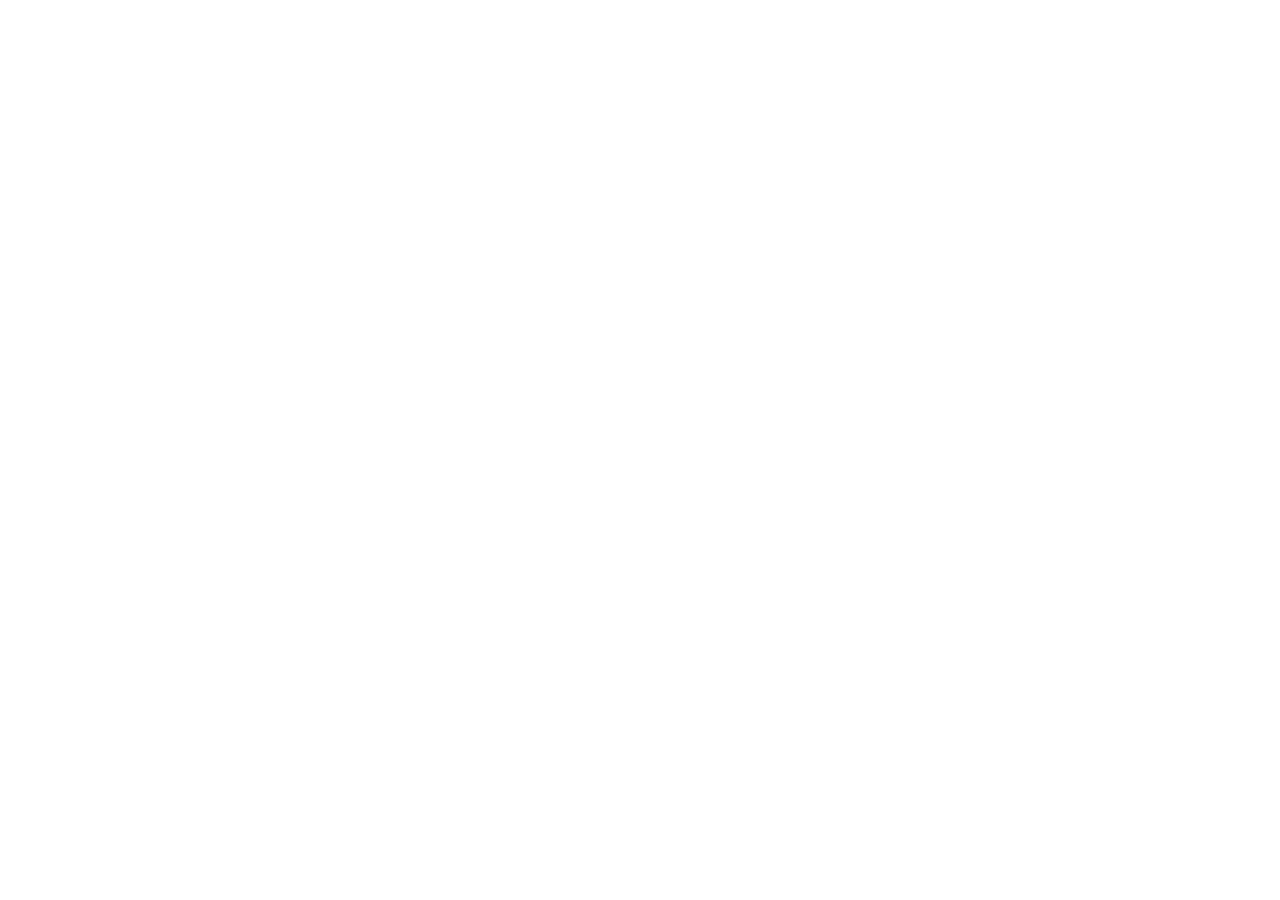
==== index.html @ cca01f22 "add a game" ====
<!DOCTYPE html>
<html lang="en">
<head>
    <meta charset="UTF-8">
    <meta name="viewport" content="width=device-width, initial-scale=1.0">

    <title>Tower Defense</title>

    <!-- Link to your CSS file -->
    <link rel="stylesheet" href="style.css">

    <!-- Link to your JavaScript file -->
    <script src="script.js" defer></script>
</head>

<body>
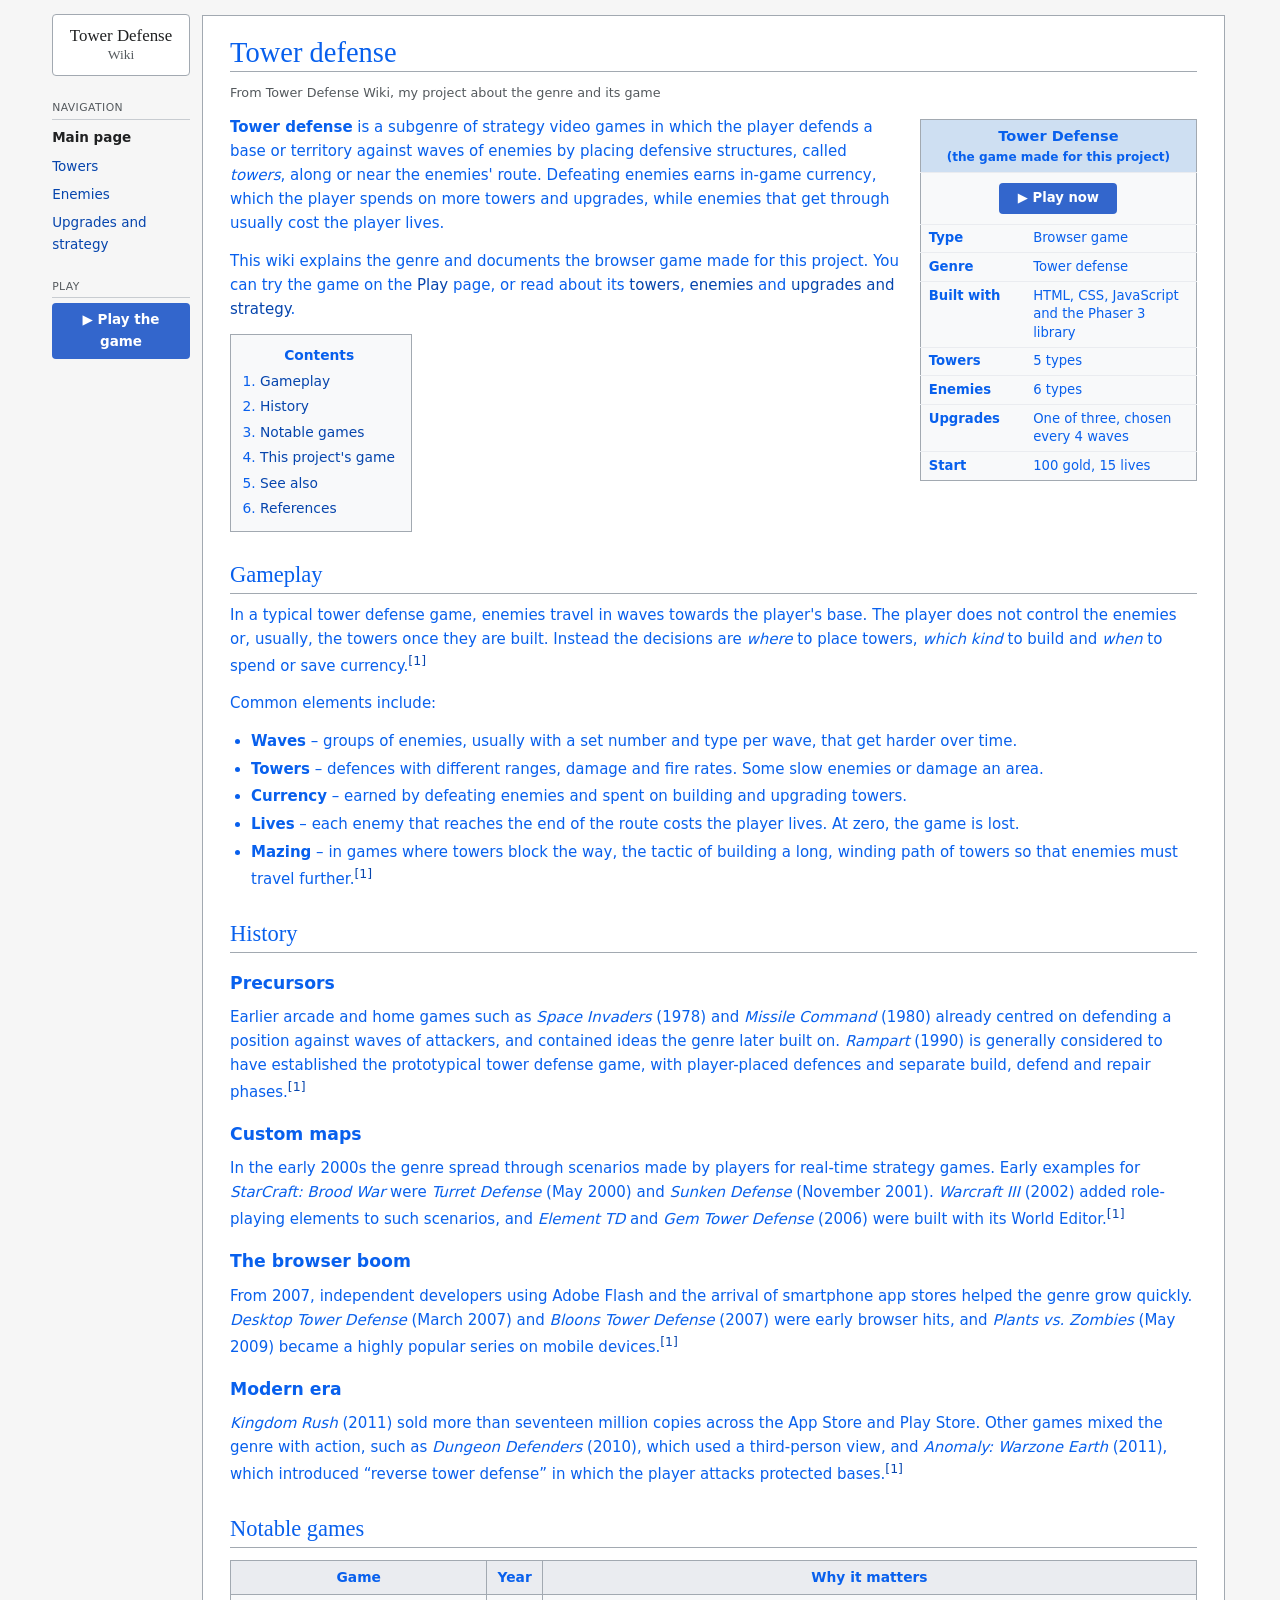
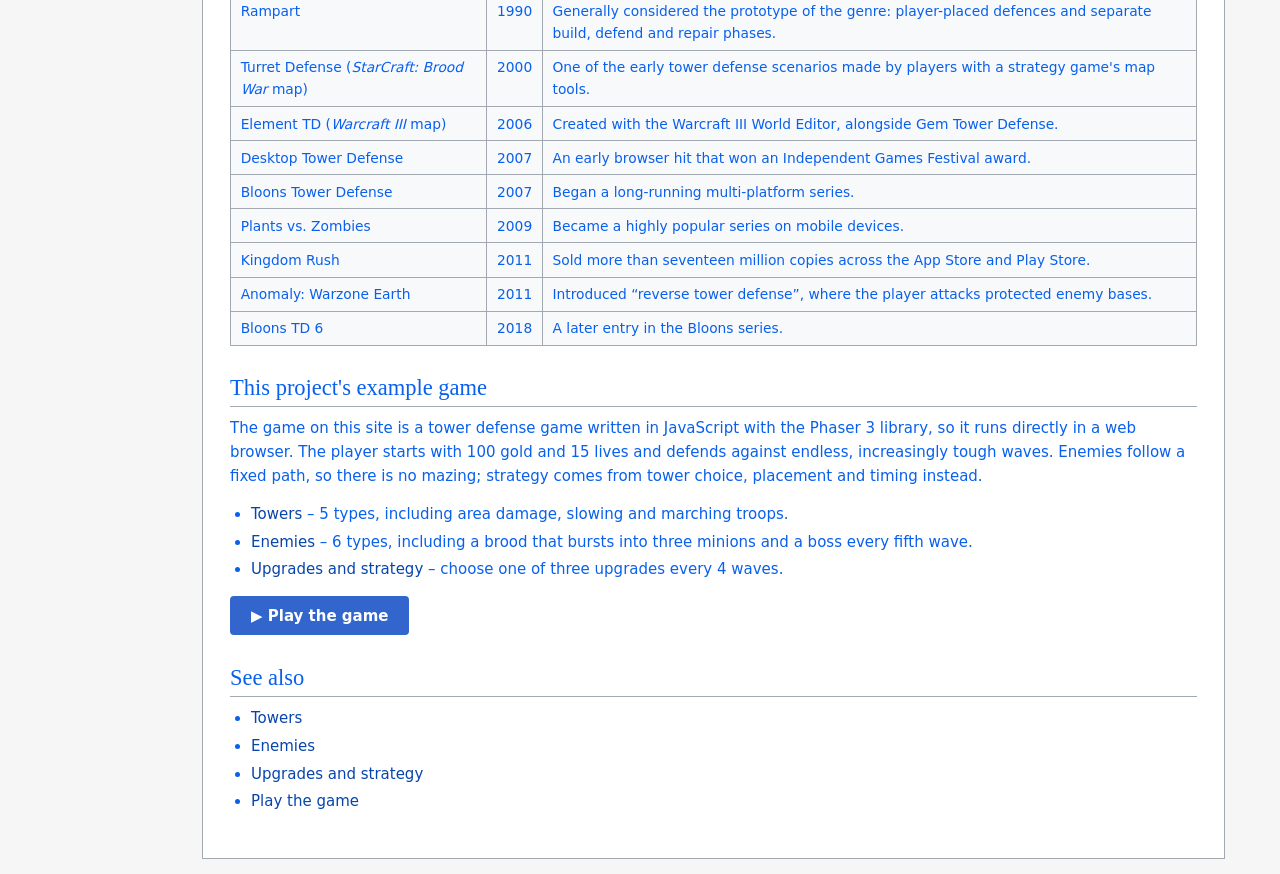
==== commit ea12ced0: "add information" ====
--- a/index.html
+++ b/index.html
@@ -1,18 +1,147 @@
 <!DOCTYPE html>
 <html lang="en">
 <head>
-    <meta charset="UTF-8">
-    <meta name="viewport" content="width=device-width, initial-scale=1.0">
+  <meta charset="UTF-8">
+  <meta name="viewport" content="width=device-width, initial-scale=1.0">
+  <title>Tower defense - Tower Defense Wiki</title>
+  <link rel="stylesheet" href="style.css">
+</head>
+<body>
+<div class="layout">
 
-    <title>Tower Defense</title>
+  <nav class="sidebar">
+    <a class="logo" href="index.html">Tower Defense<span>Wiki</span></a>
+    <div class="portlet">
+      <h3>Navigation</h3>
+      <ul>
+      <li><a href="index.html" class="active">Main page</a></li>
+      <li><a href="towers.html">Towers</a></li>
+      <li><a href="enemies.html">Enemies</a></li>
+      <li><a href="upgrades.html">Upgrades and strategy</a></li>
+      </ul>
+    </div>
+    <div class="portlet">
+      <h3>Play</h3>
+      <a class="play-link" href="play.html">&#9654; Play the game</a>
+    </div>
+  </nav>
 
-    <!-- Link to your CSS file -->
-    <link rel="stylesheet" href="style.css">
+  <main class="content">
 
-    <!-- Link to your JavaScript file -->
-    <script src="script.js" defer></script>
-</head>
+    <h1>Tower defense</h1>
+    <p class="tagline">From Tower Defense Wiki, my project about the genre and its game</p>
 
-<body>
+    <table class="infobox">
+      <caption>Tower Defense<br><small>(the game made for this project)</small></caption>
+      <tr><td colspan="2" class="center"><a class="button" href="play.html">&#9654; Play now</a></td></tr>
+      <tr><th>Type</th><td>Browser game</td></tr>
+      <tr><th>Genre</th><td>Tower defense</td></tr>
+      <tr><th>Built with</th><td>HTML, CSS, JavaScript and the Phaser 3 library</td></tr>
+      <tr><th>Towers</th><td>5 types</td></tr>
+      <tr><th>Enemies</th><td>6 types</td></tr>
+      <tr><th>Upgrades</th><td>One of three, chosen every 4 waves</td></tr>
+      <tr><th>Start</th><td>100 gold, 15 lives</td></tr>
+    </table>
+
+    <p><b>Tower defense</b> is a subgenre of strategy video games in which the player defends a base or
+    territory against waves of enemies by placing defensive structures, called <em>towers</em>, along or near the
+    enemies' route. Defeating enemies earns in-game currency, which the player spends on more towers and upgrades,
+    while enemies that get through usually cost the player lives.</p>
+
+    <p>This wiki explains the genre and documents the browser game made for this project. You can try the game on the
+    <a href="play.html">Play</a> page, or read about its <a href="towers.html">towers</a>,
+    <a href="enemies.html">enemies</a> and <a href="upgrades.html">upgrades and strategy</a>.</p>
+
+    <div class="toc"><strong>Contents</strong>
+<ol>
+<li><a href="#gameplay">Gameplay</a></li>
+<li><a href="#history">History</a></li>
+<li><a href="#notable">Notable games</a></li>
+<li><a href="#this-game">This project's game</a></li>
+<li><a href="#see-also">See also</a></li>
+<li><a href="#references">References</a></li>
+</ol></div>
+
+    <h2 id="gameplay">Gameplay</h2>
+    <p>In a typical tower defense game, enemies travel in waves towards the player's base. The player does not control
+    the enemies or, usually, the towers once they are built. Instead the decisions are <em>where</em> to place towers,
+    <em>which kind</em> to build and <em>when</em> to spend or save currency.<sup><a href="#ref1">[1]</a></sup></p>
+    <p>Common elements include:</p>
+    <ul>
+      <li><b>Waves</b> &ndash; groups of enemies, usually with a set number and type per wave, that get harder over time.</li>
+      <li><b>Towers</b> &ndash; defences with different ranges, damage and fire rates. Some slow enemies or damage an area.</li>
+      <li><b>Currency</b> &ndash; earned by defeating enemies and spent on building and upgrading towers.</li>
+      <li><b>Lives</b> &ndash; each enemy that reaches the end of the route costs the player lives. At zero, the game is lost.</li>
+      <li><b>Mazing</b> &ndash; in games where towers block the way, the tactic of building a long, winding path of towers
+      so that enemies must travel further.<sup><a href="#ref1">[1]</a></sup></li>
+    </ul>
+
+    <h2 id="history">History</h2>
+    <h3 id="precursors">Precursors</h3>
+    <p>Earlier arcade and home games such as <em>Space Invaders</em> (1978) and <em>Missile Command</em> (1980) already
+    centred on defending a position against waves of attackers, and contained ideas the genre later built on.
+    <em>Rampart</em> (1990) is generally considered to have established the prototypical tower defense game, with
+    player-placed defences and separate build, defend and repair phases.<sup><a href="#ref1">[1]</a></sup></p>
+
+    <h3 id="custom-maps">Custom maps</h3>
+    <p>In the early 2000s the genre spread through scenarios made by players for real-time strategy games. Early
+    examples for <em>StarCraft: Brood War</em> were <em>Turret Defense</em> (May 2000) and <em>Sunken Defense</em>
+    (November 2001). <em>Warcraft III</em> (2002) added role-playing elements to such scenarios, and
+    <em>Element TD</em> and <em>Gem Tower Defense</em> (2006) were built with its World Editor.<sup><a href="#ref1">[1]</a></sup></p>
+
+    <h3 id="browser-boom">The browser boom</h3>
+    <p>From 2007, independent developers using Adobe Flash and the arrival of smartphone app stores helped the genre
+    grow quickly. <em>Desktop Tower Defense</em> (March 2007) and <em>Bloons Tower Defense</em> (2007) were early
+    browser hits, and <em>Plants vs. Zombies</em> (May 2009) became a highly popular series on mobile devices.<sup><a href="#ref1">[1]</a></sup></p>
+
+    <h3 id="modern">Modern era</h3>
+    <p><em>Kingdom Rush</em> (2011) sold more than seventeen million copies across the App Store and Play Store.
+    Other games mixed the genre with action, such as <em>Dungeon Defenders</em> (2010), which used a third-person view,
+    and <em>Anomaly: Warzone Earth</em> (2011), which introduced &ldquo;reverse tower defense&rdquo; in which the player
+    attacks protected bases.<sup><a href="#ref1">[1]</a></sup></p>
+
+    <h2 id="notable">Notable games</h2>
+    <div class="table-wrap"><table class="wikitable">
+<tr><th>Game</th><th>Year</th><th>Why it matters</th></tr>
+<tr><td>Rampart</td><td class="num"><span>1990</span></td><td>Generally considered the prototype of the genre: player-placed defences and separate build, defend and repair phases.</td></tr>
+<tr><td>Turret Defense (<em>StarCraft: Brood War</em> map)</td><td class="num"><span>2000</span></td><td>One of the early tower defense scenarios made by players with a strategy game's map tools.</td></tr>
+<tr><td>Element TD (<em>Warcraft III</em> map)</td><td class="num"><span>2006</span></td><td>Created with the Warcraft III World Editor, alongside Gem Tower Defense.</td></tr>
+<tr><td>Desktop Tower Defense</td><td class="num"><span>2007</span></td><td>An early browser hit that won an Independent Games Festival award.</td></tr>
+<tr><td>Bloons Tower Defense</td><td class="num"><span>2007</span></td><td>Began a long-running multi-platform series.</td></tr>
+<tr><td>Plants vs. Zombies</td><td class="num"><span>2009</span></td><td>Became a highly popular series on mobile devices.</td></tr>
+<tr><td>Kingdom Rush</td><td class="num"><span>2011</span></td><td>Sold more than seventeen million copies across the App Store and Play Store.</td></tr>
+<tr><td>Anomaly: Warzone Earth</td><td class="num"><span>2011</span></td><td>Introduced &ldquo;reverse tower defense&rdquo;, where the player attacks protected enemy bases.</td></tr>
+<tr><td>Bloons TD 6</td><td class="num"><span>2018</span></td><td>A later entry in the Bloons series.</td></tr>
+</table></div>
+
+    <h2 id="this-game">This project's example game</h2>
+    <p>The game on this site is a tower defense game written in JavaScript with the Phaser 3 library, so it runs
+    directly in a web browser. The player starts with 100 gold and 15 lives and defends against endless,
+    increasingly tough waves. Enemies follow a fixed path, so there is no mazing; strategy comes from tower choice,
+    placement and timing instead.</p>
+    <ul>
+      <li><a href="towers.html">Towers</a> &ndash; 5 types, including area damage, slowing and marching troops.</li>
+      <li><a href="enemies.html">Enemies</a> &ndash; 6 types, including a brood that bursts into three minions and a boss every fifth wave.</li>
+      <li><a href="upgrades.html">Upgrades and strategy</a> &ndash; choose one of three upgrades every 4 waves.</li>
+    </ul>
+    <p><a class="button" href="play.html">&#9654; Play the game</a></p>
+
+    <h2 id="see-also">See also</h2>
+    <ul>
+      <li><a href="towers.html">Towers</a></li>
+      <li><a href="enemies.html">Enemies</a></li>
+      <li><a href="upgrades.html">Upgrades and strategy</a></li>
+      <li><a href="play.html">Play the game</a></li>
+    </ul>
+
+
+  </main>
+
+</div>
+
+</body>
+</html>
 
     
+    
+    
--- a/style.css
+++ b/style.css
@@ -0,0 +1,218 @@
+   /* ===== Tower Defense Wiki - one stylesheet shared by every page ===== */
+
+* { box-sizing: border-box; }
+
+body {
+  margin: 0;
+  background: #f6f6f6;
+  color: #0860ed;
+  font-family: system-ui, -apple-system, "Segoe UI", Roboto, Arial, sans-serif;
+  font-size: 15px;
+  line-height: 1.6;
+}
+
+a { color: #0645ad; text-decoration: none; }
+a:hover { text-decoration: underline; }
+a:visited { color: #0b0080; }
+
+/* ----- Page layout: sidebar on the left, article on the right ----- */
+.layout {
+  display: flex;
+  max-width: 1200px;
+  margin: 0 auto;
+  min-height: 100vh;
+}
+
+.sidebar {
+  width: 12em;
+  flex-shrink: 0;
+  padding: 1em 0.9em;
+  font-size: 0.9em;
+}
+
+.logo {
+  display: block;
+  margin-bottom: 1.4em;
+  padding: 0.7em 0.5em;
+  text-align: center;
+  line-height: 1.2;
+  font-family: Georgia, "Times New Roman", serif;
+  font-size: 1.25em;
+  color: #202122 !important;
+  background: #fff;
+  border: 1px solid #a2a9b1;
+  border-radius: 4px;
+}
+.logo span { display: block; font-size: 0.8em; color: #54595d; }
+.logo:hover { text-decoration: none; }
+
+.portlet { margin-bottom: 1.4em; }
+.portlet h3 {
+  margin: 0 0 0.4em;
+  padding-bottom: 0.2em;
+  font-size: 0.8em;
+  font-weight: normal;
+  color: #54595d;
+  text-transform: uppercase;
+  letter-spacing: 0.04em;
+  border-bottom: 1px solid #c8ccd1;
+}
+.portlet ul { margin: 0; padding: 0; list-style: none; }
+.portlet li { margin: 0; padding: 0.25em 0; }
+.portlet a.active { color: #202122; font-weight: bold; }
+
+.play-link {
+  display: block;
+  padding: 0.5em 0.6em;
+  text-align: center;
+  font-weight: bold;
+  color: #fff !important;
+  background: #36c;
+  border-radius: 4px;
+}
+.play-link:hover { background: #447ff5; text-decoration: none; }
+
+/* ----- The article ----- */
+.content {
+  flex: 1;
+  min-width: 0;
+  margin: 1em 1em 1em 0;
+  padding: 1.2em 1.8em 2em;
+  background: #fff;
+  border: 1px solid #a2a9b1;
+}
+
+.content h1,
+.content h2 {
+  font-family: "Linux Libertine", Georgia, "Times New Roman", serif;
+  font-weight: normal;
+  border-bottom: 1px solid #a2a9b1;
+  margin: 0.6em 0 0.4em;
+}
+.content h1 { font-size: 1.9em; margin-top: 0; line-height: 1.3; }
+.content h2 { font-size: 1.5em; margin-top: 1.1em; }
+.content h3 { font-size: 1.15em; margin: 1em 0 0.3em; }
+
+.tagline { margin: -0.2em 0 1em; color: #54595d; font-size: 0.85em; }
+.content p { margin: 0.5em 0 0.9em; }
+.content ul, .content ol { margin: 0.3em 0 1em 1.4em; padding: 0; }
+.content li { margin-bottom: 0.25em; }
+
+.hatnote { margin: 0 0 1em 1.6em; font-style: italic; font-size: 0.92em; }
+
+/* ----- Infobox (floats on the right, like an encyclopedia) ----- */
+.infobox {
+  float: right;
+  clear: right;
+  width: 21em;
+  margin: 0.3em 0 1em 1.5em;
+  border: 1px solid #a2a9b1;
+  background: #f8f9fa;
+  border-collapse: collapse;
+  font-size: 0.88em;
+  line-height: 1.4;
+}
+.infobox caption {
+  padding: 0.4em;
+  font-size: 1.1em;
+  font-weight: bold;
+  text-align: center;
+  background: #cedff2;
+  border: 1px solid #a2a9b1;
+  border-bottom: 0;
+}
+.infobox th, .infobox td {
+  padding: 0.35em 0.6em;
+  vertical-align: top;
+  border-top: 1px solid #eaecf0;
+}
+.infobox th { width: 38%; text-align: left; }
+.infobox .center { text-align: center; padding: 0.7em; }
+
+/* ----- Contents box ----- */
+.toc {
+  display: table;
+  margin: 0.8em 0 1.2em;
+  padding: 0.6em 1.2em 0.6em 0.9em;
+  border: 1px solid #a2a9b1;
+  background: #f8f9fa;
+  font-size: 0.92em;
+}
+.toc strong { display: block; text-align: center; margin-bottom: 0.3em; }
+.toc ol { margin: 0 0 0 1.2em; }
+
+/* ----- Tables ----- */
+.table-wrap { overflow-x: auto; margin: 0.8em 0 1.2em; }
+table.wikitable {
+  border-collapse: collapse;
+  background: #f8f9fa;
+  font-size: 0.92em;
+}
+table.wikitable th, table.wikitable td {
+  padding: 0.4em 0.7em;
+  border: 1px solid #a2a9b1;
+  vertical-align: top;
+}
+table.wikitable th { background: #eaecf0; text-align: center; }
+table.wikitable td.num { text-align: center; }
+.swatch {
+  display: inline-block;
+  width: 0.9em;
+  height: 0.9em;
+  margin-right: 0.4em;
+  vertical-align: -0.1em;
+  border: 1px solid #000;
+}
+
+/* ----- Call-out boxes ----- */
+.notice {
+  clear: both;
+  margin: 1em 0;
+  padding: 0.7em 1em;
+  border: 1px solid #a2a9b1;
+  border-left: 6px solid #36c;
+  background: #f8f9fa;
+}
+.notice.tip { border-left-color: #14866d; }
+
+.button {
+  display: inline-block;
+  padding: 0.5em 1.4em;
+  font-weight: bold;
+  color: #fff !important;
+  background: #36c;
+  border-radius: 4px;
+}
+.button:hover { background: #447ff5; text-decoration: none; }
+
+.references { font-size: 0.92em; }
+
+/* ----- The game itself (Play page) ----- */
+#game {
+  width: 100%;
+  max-width: 960px;
+  aspect-ratio: 960 / 660;   /* same shape as the game, so it never stretches */
+  margin: 1em auto;
+  background: #12151c;
+  border: 2px solid #202122;
+}
+
+.footer {
+  max-width: 1200px;
+  margin: 0 auto;
+  padding: 0 1em 2em 13.5em;
+  font-size: 0.8em;
+  color: #54595d;
+}
+
+/* ----- Phones and narrow windows ----- */
+@media (max-width: 800px) {
+  .layout { flex-direction: column; }
+  .sidebar { width: auto; padding-bottom: 0; }
+  .logo { margin-bottom: 0.8em; }
+  .portlet { margin-bottom: 0.8em; }
+  .portlet ul { display: flex; flex-wrap: wrap; gap: 0.2em 1em; }
+  .content { margin: 0.5em; padding: 1em; }
+  .infobox { float: none; width: 100%; margin: 0.5em 0 1em; }
+  .footer { padding-left: 1em; }
+}
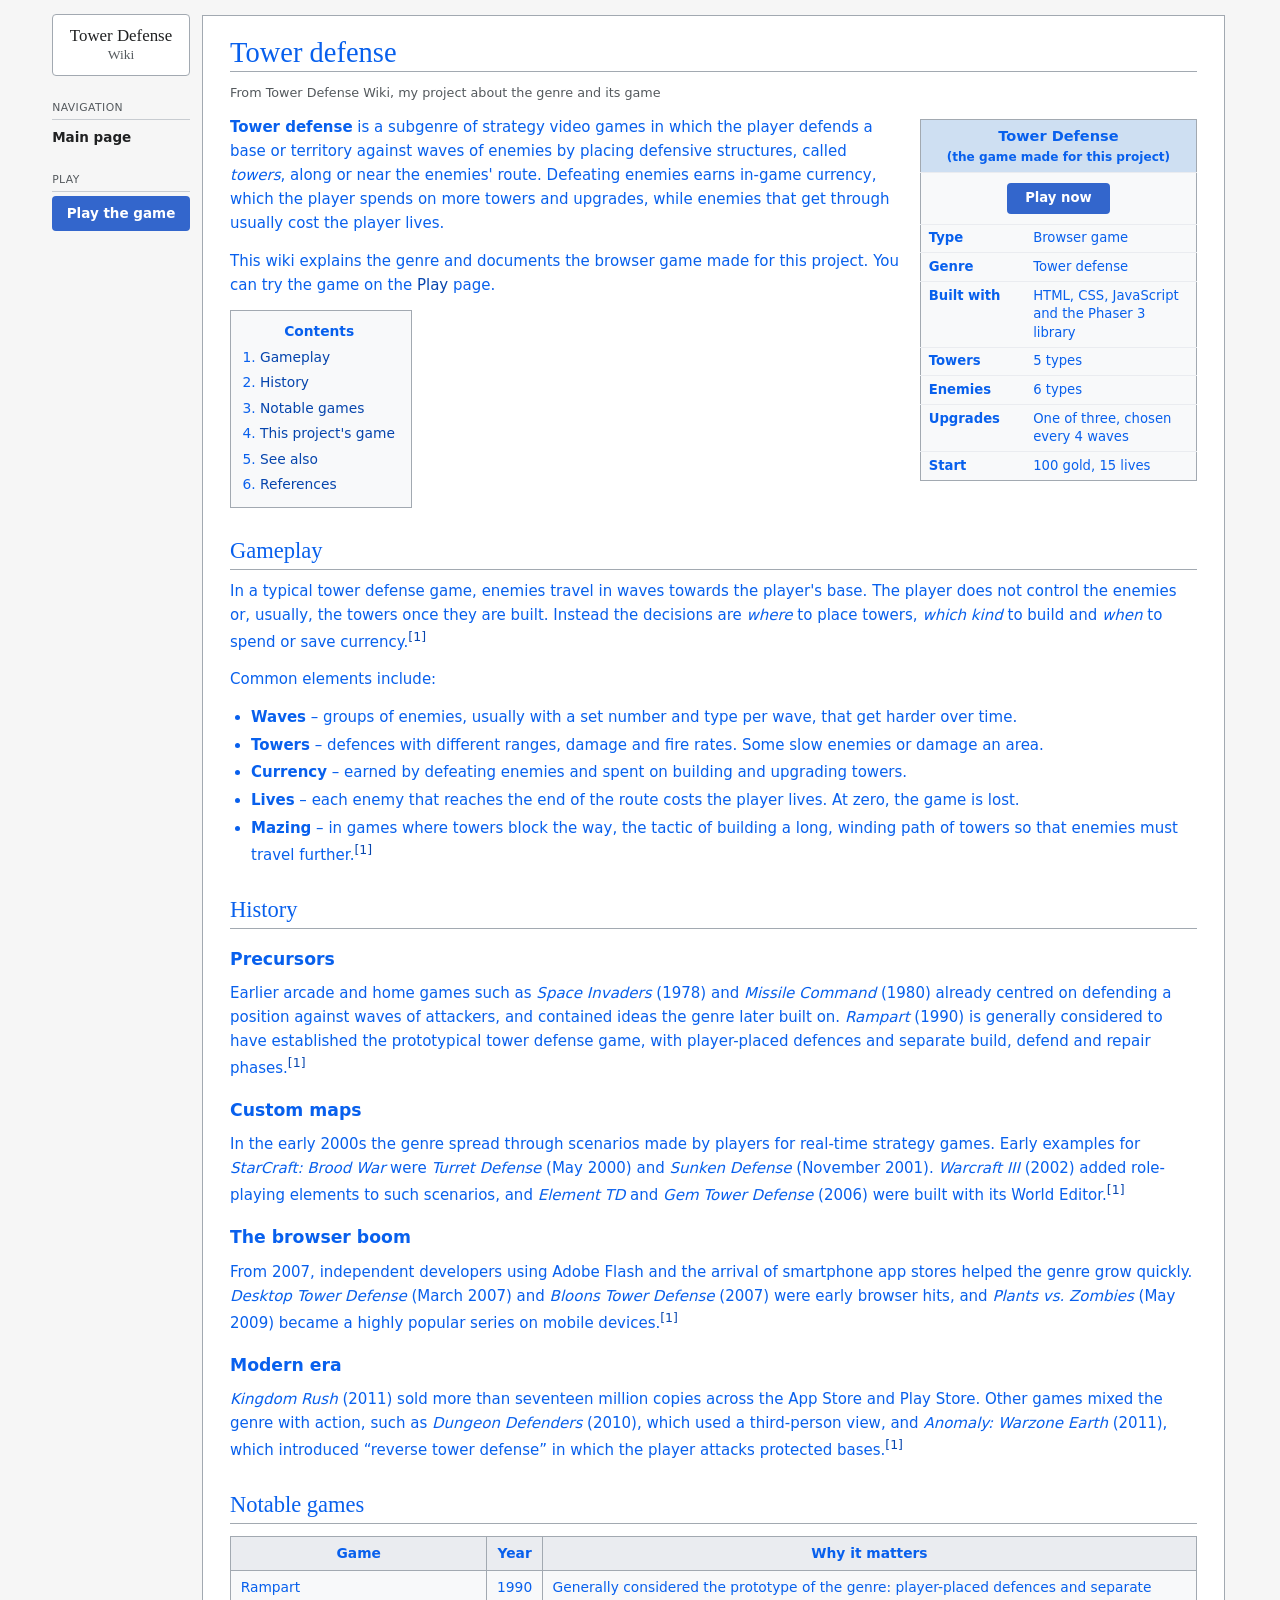
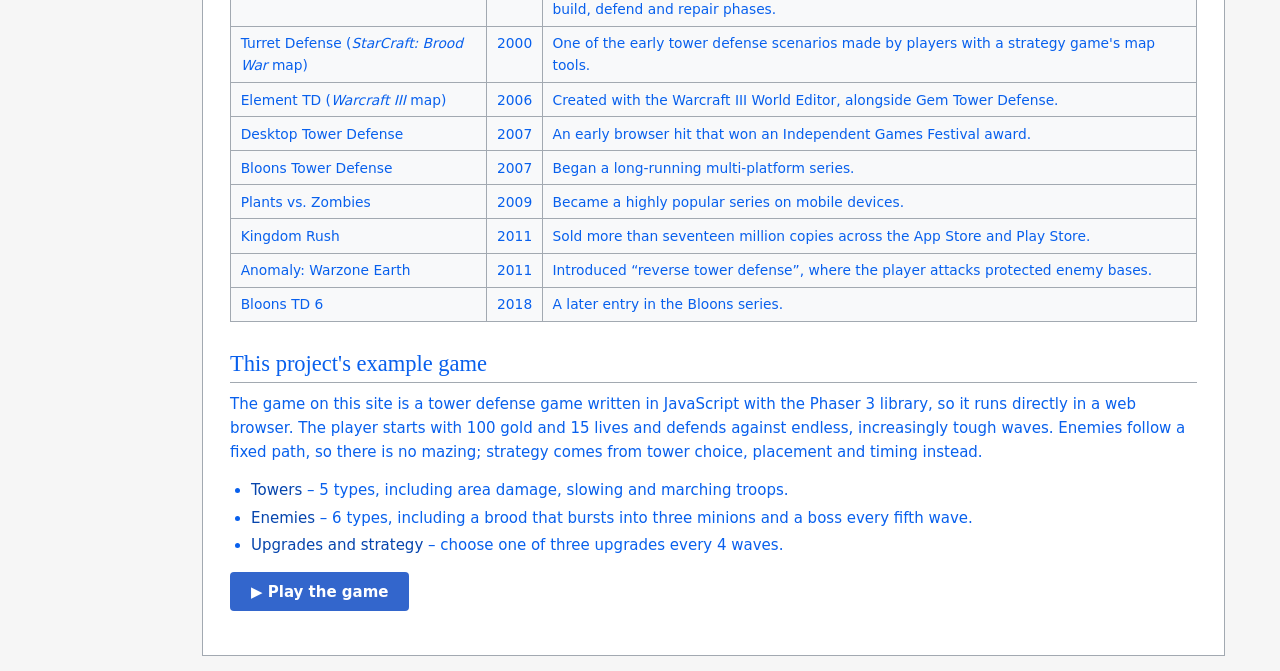
==== commit be0f1048: "refactor game navigation and enhance gameplay experience" ====
--- a/index.html
+++ b/index.html
@@ -15,14 +15,11 @@
       <h3>Navigation</h3>
       <ul>
       <li><a href="index.html" class="active">Main page</a></li>
-      <li><a href="towers.html">Towers</a></li>
-      <li><a href="enemies.html">Enemies</a></li>
-      <li><a href="upgrades.html">Upgrades and strategy</a></li>
       </ul>
     </div>
     <div class="portlet">
       <h3>Play</h3>
-      <a class="play-link" href="play.html">&#9654; Play the game</a>
+      <a class="play-link" href="play.html">Play the game</a>
     </div>
   </nav>
 
@@ -33,7 +30,7 @@
 
     <table class="infobox">
       <caption>Tower Defense<br><small>(the game made for this project)</small></caption>
-      <tr><td colspan="2" class="center"><a class="button" href="play.html">&#9654; Play now</a></td></tr>
+      <tr><td colspan="2" class="center"><a class="button" href="play.html">Play now</a></td></tr>
       <tr><th>Type</th><td>Browser game</td></tr>
       <tr><th>Genre</th><td>Tower defense</td></tr>
       <tr><th>Built with</th><td>HTML, CSS, JavaScript and the Phaser 3 library</td></tr>
@@ -49,8 +46,8 @@
     while enemies that get through usually cost the player lives.</p>
 
     <p>This wiki explains the genre and documents the browser game made for this project. You can try the game on the
-    <a href="play.html">Play</a> page, or read about its <a href="towers.html">towers</a>,
-    <a href="enemies.html">enemies</a> and <a href="upgrades.html">upgrades and strategy</a>.</p>
+    <a href="play.html">Play</a> page.
+   
 
     <div class="toc"><strong>Contents</strong>
 <ol>
@@ -126,13 +123,6 @@
     </ul>
     <p><a class="button" href="play.html">&#9654; Play the game</a></p>
 
-    <h2 id="see-also">See also</h2>
-    <ul>
-      <li><a href="towers.html">Towers</a></li>
-      <li><a href="enemies.html">Enemies</a></li>
-      <li><a href="upgrades.html">Upgrades and strategy</a></li>
-      <li><a href="play.html">Play the game</a></li>
-    </ul>
 
 
   </main>
@@ -142,6 +132,8 @@
 </body>
 </html>
 
+
+
     
     
     
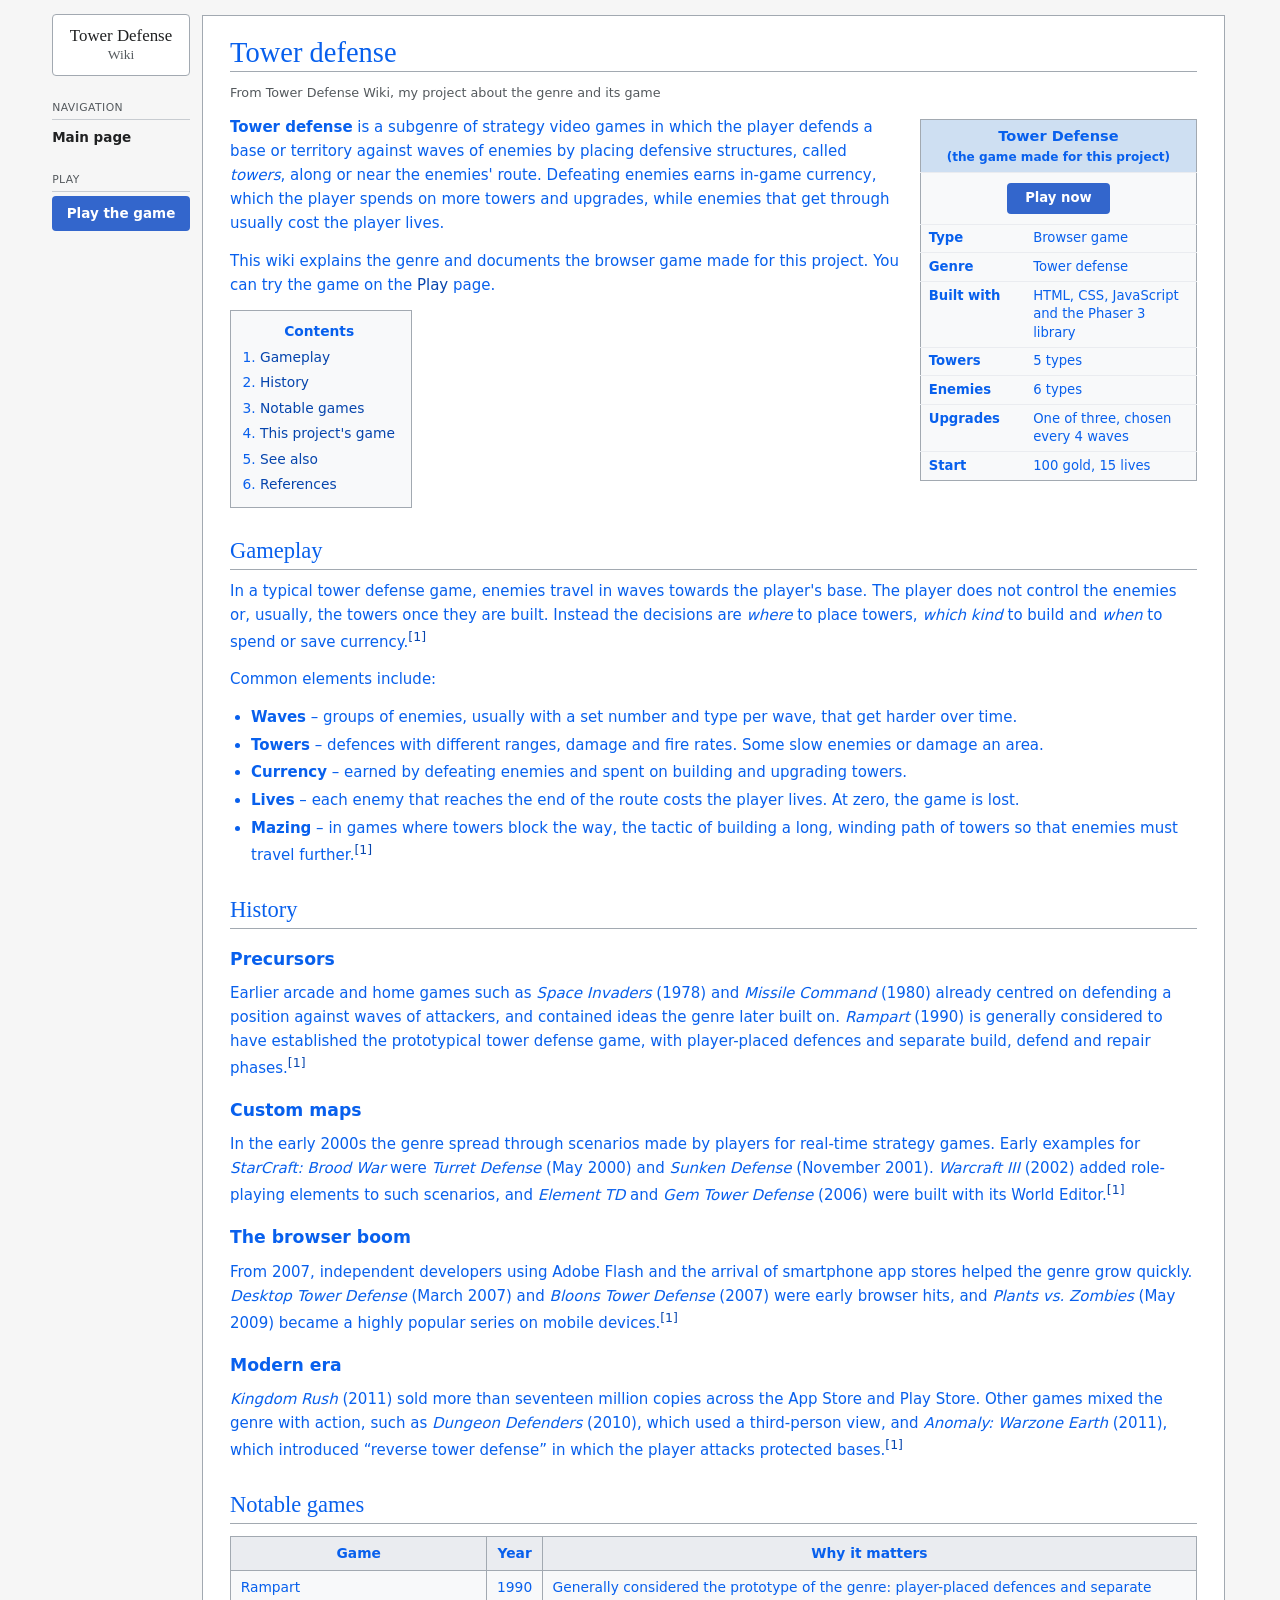
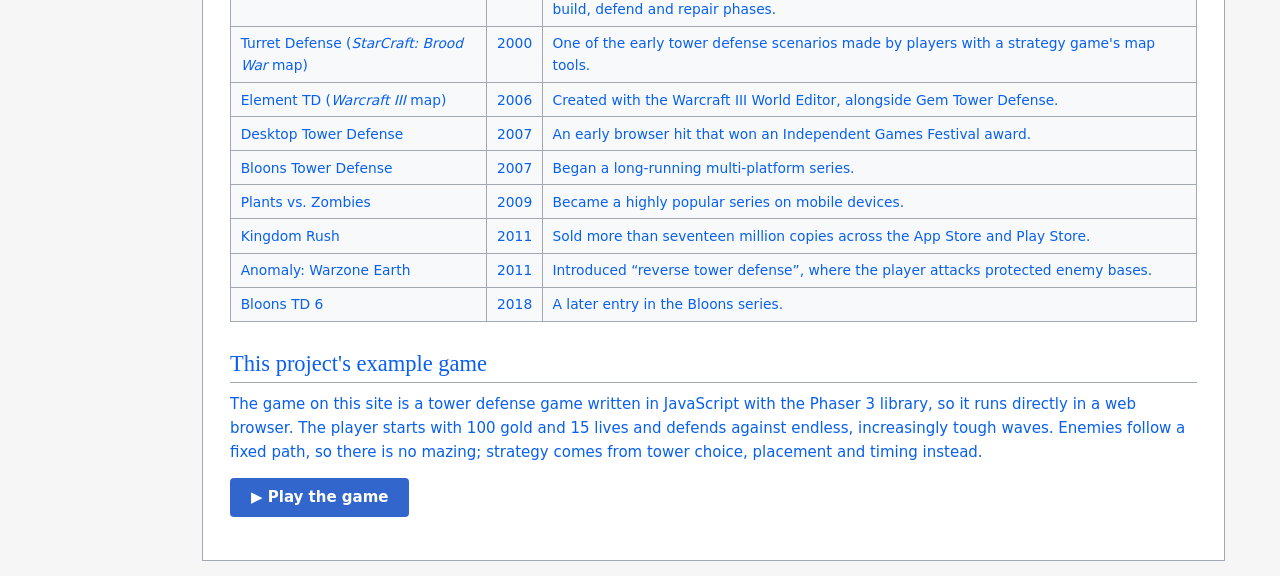
==== commit bc90a383: "added the comments" ====
--- a/index.html
+++ b/index.html
@@ -1,36 +1,75 @@
+
 <!DOCTYPE html>
+
+<!-- The html element contains the entire webpage -->
 <html lang="en">
+
 <head>
+  <!-- Sets the character encoding so special characters display correctly -->
   <meta charset="UTF-8">
+
+  <!-- Helps the website fit different screen sizes, including mobile phones -->
   <meta name="viewport" content="width=device-width, initial-scale=1.0">
+
+  <!-- Sets the title displayed in the browser tab -->
   <title>Tower defense - Tower Defense Wiki</title>
+
+  <!-- Connects this HTML page to the CSS file that controls its appearance -->
   <link rel="stylesheet" href="style.css">
 </head>
+
 <body>
+
+<!-- Main container that groups the sidebar and page content -->
 <div class="layout">
 
+  <!-- SIDEBAR: contains the logo and navigation links -->
   <nav class="sidebar">
+
+    <!-- Website logo; clicking it takes the visitor to the main page -->
     <a class="logo" href="index.html">Tower Defense<span>Wiki</span></a>
+
+    <!-- Navigation menu -->
     <div class="portlet">
       <h3>Navigation</h3>
       <ul>
-      <li><a href="index.html" class="active">Main page</a></li>
+        <!-- Link to the main page; active identifies the current page for CSS styling -->
+        <li><a href="index.html" class="active">Main page</a></li>
       </ul>
     </div>
+
+    <!-- Section containing the link to play the game -->
     <div class="portlet">
       <h3>Play</h3>
       <a class="play-link" href="play.html">Play the game</a>
     </div>
+
   </nav>
 
+  <!-- MAIN CONTENT: contains the information displayed on the page -->
   <main class="content">
 
+    <!-- Main heading of the webpage -->
     <h1>Tower defense</h1>
+
+    <!-- Short description displayed below the main heading -->
     <p class="tagline">From Tower Defense Wiki, my project about the genre and its game</p>
 
+    <!-- INFOBOX: a table containing basic information about the game -->
     <table class="infobox">
+
+      <!-- Caption gives the table a title; br starts a new line and small makes the subtitle smaller -->
       <caption>Tower Defense<br><small>(the game made for this project)</small></caption>
-      <tr><td colspan="2" class="center"><a class="button" href="play.html">Play now</a></td></tr>
+
+      <!-- colspan="2" makes this cell span two columns -->
+      <tr>
+        <td colspan="2" class="center">
+          <!-- Link styled like a button using the CSS class button -->
+          <a class="button" href="play.html">Play now</a>
+        </td>
+      </tr>
+
+      <!-- Each tr creates a table row; th is a heading cell and td is a data cell -->
       <tr><th>Type</th><td>Browser game</td></tr>
       <tr><th>Genre</th><td>Tower defense</td></tr>
       <tr><th>Built with</th><td>HTML, CSS, JavaScript and the Phaser 3 library</td></tr>
@@ -38,92 +77,118 @@
       <tr><th>Enemies</th><td>6 types</td></tr>
       <tr><th>Upgrades</th><td>One of three, chosen every 4 waves</td></tr>
       <tr><th>Start</th><td>100 gold, 15 lives</td></tr>
+
     </table>
 
+    <!-- INTRODUCTION: explains what the tower defense genre is -->
     <p><b>Tower defense</b> is a subgenre of strategy video games in which the player defends a base or
     territory against waves of enemies by placing defensive structures, called <em>towers</em>, along or near the
     enemies' route. Defeating enemies earns in-game currency, which the player spends on more towers and upgrades,
     while enemies that get through usually cost the player lives.</p>
 
+    <!-- Introduces the purpose of this wiki and links to the game page -->
     <p>This wiki explains the genre and documents the browser game made for this project. You can try the game on the
-    <a href="play.html">Play</a> page.
-   
-
-    <div class="toc"><strong>Contents</strong>
-<ol>
-<li><a href="#gameplay">Gameplay</a></li>
-<li><a href="#history">History</a></li>
-<li><a href="#notable">Notable games</a></li>
-<li><a href="#this-game">This project's game</a></li>
-<li><a href="#see-also">See also</a></li>
-<li><a href="#references">References</a></li>
-</ol></div>
-
+    <a href="play.html">Play</a> page.</p>
+
+    <!-- TABLE OF CONTENTS: links to sections further down this page -->
+    <div class="toc">
+      <strong>Contents</strong>
+
+      <!-- An ordered list automatically numbers the contents -->
+      <ol>
+        <!-- Each href beginning with # links to an element with the matching id -->
+        <li><a href="#gameplay">Gameplay</a></li>
+        <li><a href="#history">History</a></li>
+        <li><a href="#notable">Notable games</a></li>
+        <li><a href="#this-game">This project's game</a></li>
+        <li><a href="#see-also">See also</a></li>
+        <li><a href="#references">References</a></li>
+      </ol>
+    </div>
+
+    <!-- GAMEPLAY SECTION: explains the basic rules of tower defense games -->
     <h2 id="gameplay">Gameplay</h2>
+
     <p>In a typical tower defense game, enemies travel in waves towards the player's base. The player does not control
     the enemies or, usually, the towers once they are built. Instead the decisions are <em>where</em> to place towers,
     <em>which kind</em> to build and <em>when</em> to spend or save currency.<sup><a href="#ref1">[1]</a></sup></p>
+
+    <!-- Unordered list of common tower defense mechanics -->
     <p>Common elements include:</p>
     <ul>
-      <li><b>Waves</b> &ndash; groups of enemies, usually with a set number and type per wave, that get harder over time.</li>
-      <li><b>Towers</b> &ndash; defences with different ranges, damage and fire rates. Some slow enemies or damage an area.</li>
-      <li><b>Currency</b> &ndash; earned by defeating enemies and spent on building and upgrading towers.</li>
-      <li><b>Lives</b> &ndash; each enemy that reaches the end of the route costs the player lives. At zero, the game is lost.</li>
-      <li><b>Mazing</b> &ndash; in games where towers block the way, the tactic of building a long, winding path of towers
+      <li><b>Waves</b> – groups of enemies, usually with a set number and type per wave, that get harder over time.</li>
+      <li><b>Towers</b> – defences with different ranges, damage and fire rates. Some slow enemies or damage an area.</li>
+      <li><b>Currency</b> – earned by defeating enemies and spent on building and upgrading towers.</li>
+      <li><b>Lives</b> – each enemy that reaches the end of the route costs the player lives. At zero, the game is lost.</li>
+      <li><b>Mazing</b> – in games where towers block the way, the tactic of building a long, winding path of towers
       so that enemies must travel further.<sup><a href="#ref1">[1]</a></sup></li>
     </ul>
 
+    <!-- HISTORY SECTION: describes how the genre developed over time -->
     <h2 id="history">History</h2>
+
+    <!-- Subsection about games that influenced the genre -->
     <h3 id="precursors">Precursors</h3>
     <p>Earlier arcade and home games such as <em>Space Invaders</em> (1978) and <em>Missile Command</em> (1980) already
     centred on defending a position against waves of attackers, and contained ideas the genre later built on.
     <em>Rampart</em> (1990) is generally considered to have established the prototypical tower defense game, with
     player-placed defences and separate build, defend and repair phases.<sup><a href="#ref1">[1]</a></sup></p>
 
+    <!-- Subsection about tower defense maps created by players -->
     <h3 id="custom-maps">Custom maps</h3>
     <p>In the early 2000s the genre spread through scenarios made by players for real-time strategy games. Early
     examples for <em>StarCraft: Brood War</em> were <em>Turret Defense</em> (May 2000) and <em>Sunken Defense</em>
     (November 2001). <em>Warcraft III</em> (2002) added role-playing elements to such scenarios, and
     <em>Element TD</em> and <em>Gem Tower Defense</em> (2006) were built with its World Editor.<sup><a href="#ref1">[1]</a></sup></p>
 
+    <!-- Subsection about the popularity of browser-based games -->
     <h3 id="browser-boom">The browser boom</h3>
     <p>From 2007, independent developers using Adobe Flash and the arrival of smartphone app stores helped the genre
     grow quickly. <em>Desktop Tower Defense</em> (March 2007) and <em>Bloons Tower Defense</em> (2007) were early
     browser hits, and <em>Plants vs. Zombies</em> (May 2009) became a highly popular series on mobile devices.<sup><a href="#ref1">[1]</a></sup></p>
 
+    <!-- Subsection about more recent tower defense games -->
     <h3 id="modern">Modern era</h3>
     <p><em>Kingdom Rush</em> (2011) sold more than seventeen million copies across the App Store and Play Store.
     Other games mixed the genre with action, such as <em>Dungeon Defenders</em> (2010), which used a third-person view,
-    and <em>Anomaly: Warzone Earth</em> (2011), which introduced &ldquo;reverse tower defense&rdquo; in which the player
+    and <em>Anomaly: Warzone Earth</em> (2011), which introduced “reverse tower defense” in which the player
     attacks protected bases.<sup><a href="#ref1">[1]</a></sup></p>
 
+    <!-- NOTABLE GAMES SECTION: a table comparing important games -->
     <h2 id="notable">Notable games</h2>
-    <div class="table-wrap"><table class="wikitable">
-<tr><th>Game</th><th>Year</th><th>Why it matters</th></tr>
-<tr><td>Rampart</td><td class="num"><span>1990</span></td><td>Generally considered the prototype of the genre: player-placed defences and separate build, defend and repair phases.</td></tr>
-<tr><td>Turret Defense (<em>StarCraft: Brood War</em> map)</td><td class="num"><span>2000</span></td><td>One of the early tower defense scenarios made by players with a strategy game's map tools.</td></tr>
-<tr><td>Element TD (<em>Warcraft III</em> map)</td><td class="num"><span>2006</span></td><td>Created with the Warcraft III World Editor, alongside Gem Tower Defense.</td></tr>
-<tr><td>Desktop Tower Defense</td><td class="num"><span>2007</span></td><td>An early browser hit that won an Independent Games Festival award.</td></tr>
-<tr><td>Bloons Tower Defense</td><td class="num"><span>2007</span></td><td>Began a long-running multi-platform series.</td></tr>
-<tr><td>Plants vs. Zombies</td><td class="num"><span>2009</span></td><td>Became a highly popular series on mobile devices.</td></tr>
-<tr><td>Kingdom Rush</td><td class="num"><span>2011</span></td><td>Sold more than seventeen million copies across the App Store and Play Store.</td></tr>
-<tr><td>Anomaly: Warzone Earth</td><td class="num"><span>2011</span></td><td>Introduced &ldquo;reverse tower defense&rdquo;, where the player attacks protected enemy bases.</td></tr>
-<tr><td>Bloons TD 6</td><td class="num"><span>2018</span></td><td>A later entry in the Bloons series.</td></tr>
-</table></div>
-
+
+    <!-- This wrapper may allow the table to scroll on narrow screens, depending on the CSS -->
+    <div class="table-wrap">
+      <table class="wikitable">
+
+        <!-- Column headings for the table -->
+        <tr><th>Game</th><th>Year</th><th>Why it matters</th></tr>
+
+        <!-- Each row contains a game's name, release year and significance -->
+        <tr><td>Rampart</td><td class="num">1990</td><td>Generally considered the prototype of the genre: player-placed defences and separate build, defend and repair phases.</td></tr>
+        <tr><td>Turret Defense (<em>StarCraft: Brood War</em> map)</td><td class="num">2000</td><td>One of the early tower defense scenarios made by players with a strategy game's map tools.</td></tr>
+        <tr><td>Element TD (<em>Warcraft III</em> map)</td><td class="num">2006</td><td>Created with the Warcraft III World Editor, alongside Gem Tower Defense.</td></tr>
+        <tr><td>Desktop Tower Defense</td><td class="num">2007</td><td>An early browser hit that won an Independent Games Festival award.</td></tr>
+        <tr><td>Bloons Tower Defense</td><td class="num">2007</td><td>Began a long-running multi-platform series.</td></tr>
+        <tr><td>Plants vs. Zombies</td><td class="num">2009</td><td>Became a highly popular series on mobile devices.</td></tr>
+        <tr><td>Kingdom Rush</td><td class="num">2011</td><td>Sold more than seventeen million copies across the App Store and Play Store.</td></tr>
+        <tr><td>Anomaly: Warzone Earth</td><td class="num">2011</td><td>Introduced “reverse tower defense”, where the player attacks protected enemy bases.</td></tr>
+        <tr><td>Bloons TD 6</td><td class="num">2018</td><td>A later entry in the Bloons series.</td></tr>
+
+      </table>
+    </div>
+
+    <!-- THIS PROJECT'S GAME: describes the game developed for this website -->
     <h2 id="this-game">This project's example game</h2>
+
     <p>The game on this site is a tower defense game written in JavaScript with the Phaser 3 library, so it runs
     directly in a web browser. The player starts with 100 gold and 15 lives and defends against endless,
     increasingly tough waves. Enemies follow a fixed path, so there is no mazing; strategy comes from tower choice,
     placement and timing instead.</p>
-    <ul>
-      <li><a href="towers.html">Towers</a> &ndash; 5 types, including area damage, slowing and marching troops.</li>
-      <li><a href="enemies.html">Enemies</a> &ndash; 6 types, including a brood that bursts into three minions and a boss every fifth wave.</li>
-      <li><a href="upgrades.html">Upgrades and strategy</a> &ndash; choose one of three upgrades every 4 waves.</li>
-    </ul>
+
+
+    <!-- Button-style link that takes the visitor to the game -->
     <p><a class="button" href="play.html">&#9654; Play the game</a></p>
-
-
 
   </main>
 
@@ -131,7 +196,6 @@
 
 </body>
 </html>
-
 
 
     
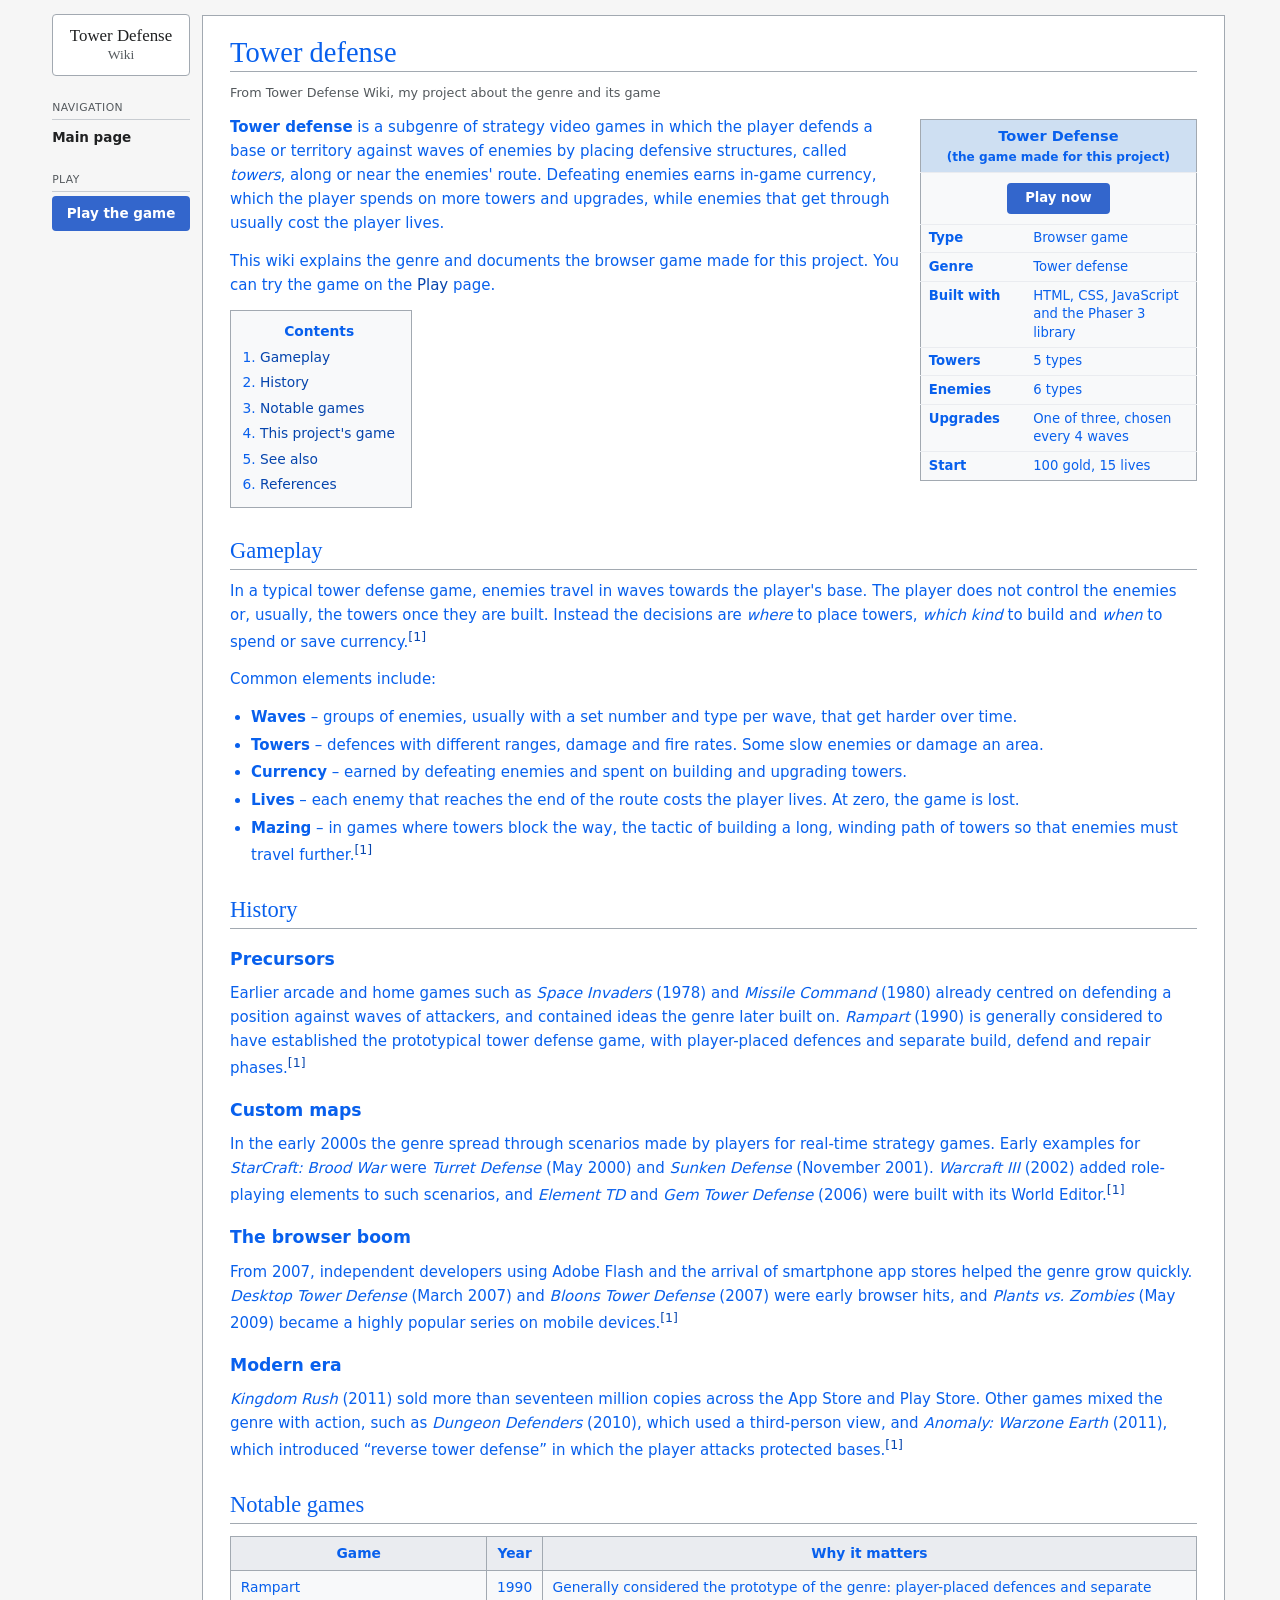
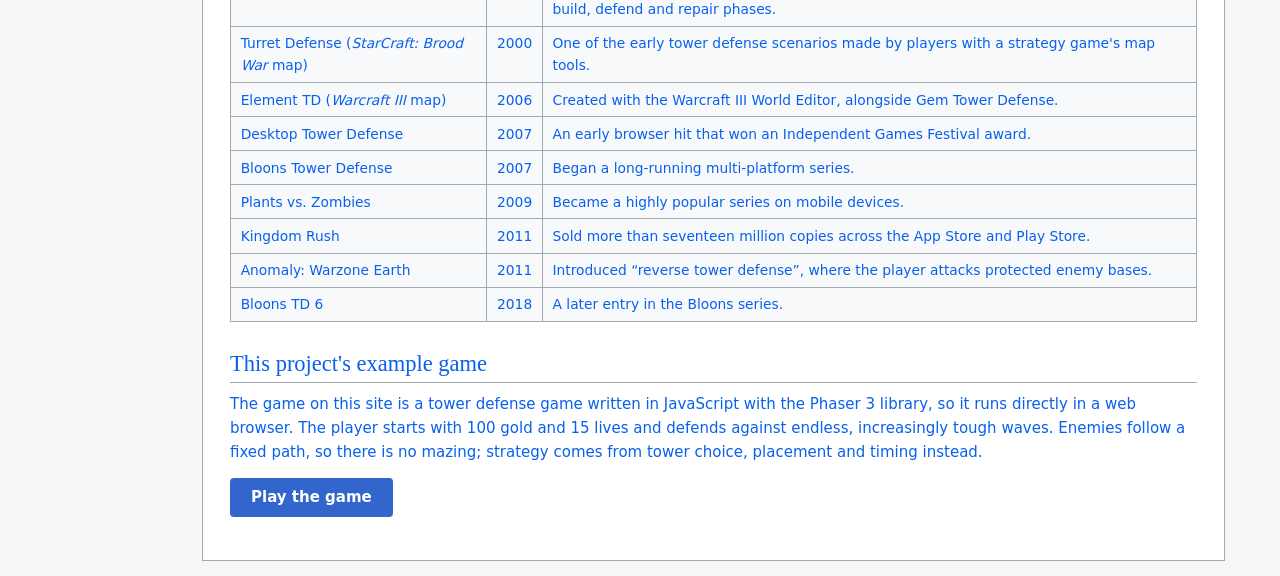
==== commit 495e8dc0: "Added explanatory comments to the HTML code" ====
--- a/index.html
+++ b/index.html
@@ -185,15 +185,10 @@
     directly in a web browser. The player starts with 100 gold and 15 lives and defends against endless,
     increasingly tough waves. Enemies follow a fixed path, so there is no mazing; strategy comes from tower choice,
     placement and timing instead.</p>
-
-
     <!-- Button-style link that takes the visitor to the game -->
-    <p><a class="button" href="play.html">&#9654; Play the game</a></p>
-
+    <p><a class="button" href="play.html"> Play the game</a></p>
   </main>
-
 </div>
-
 </body>
 </html>
 
